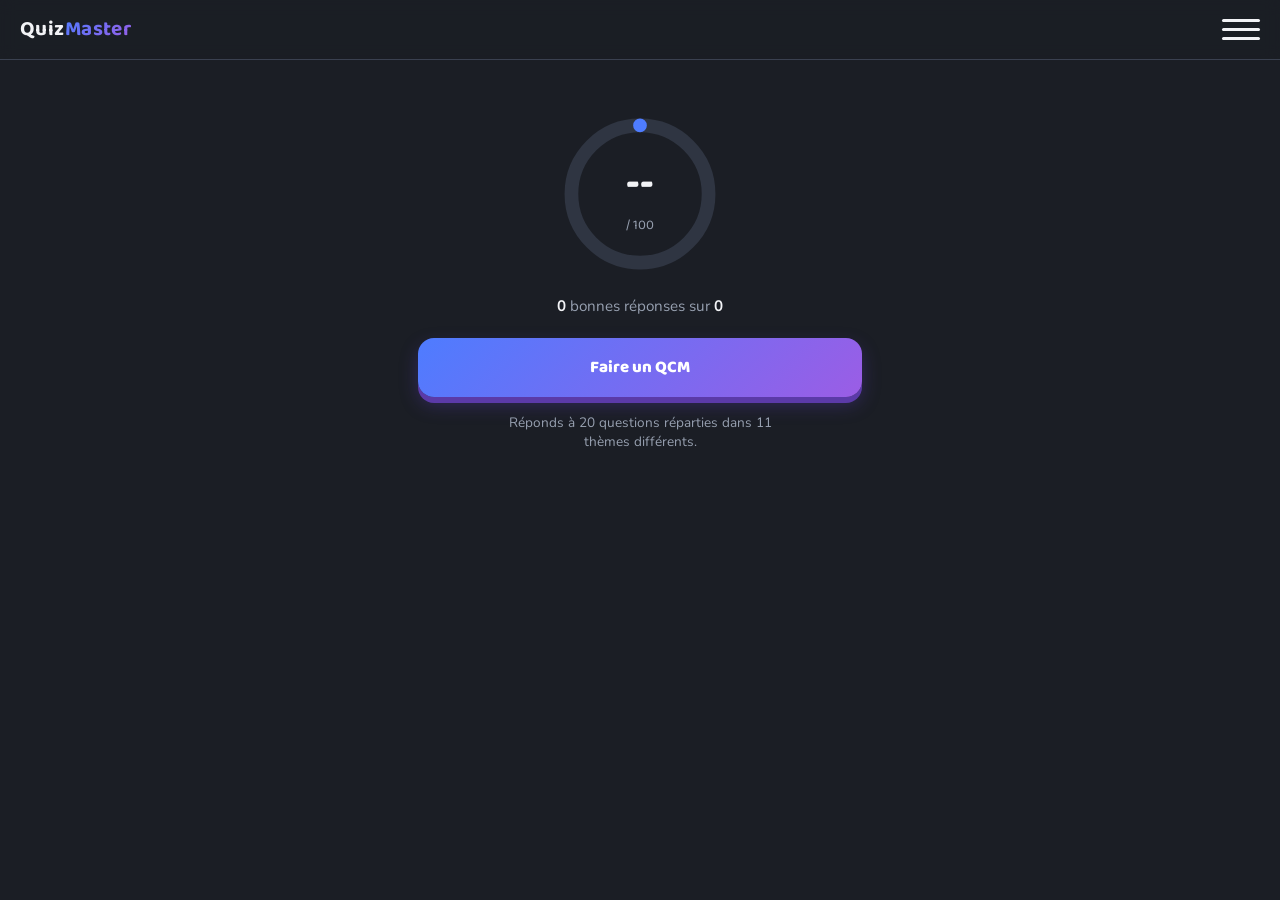
==== index.html @ 9ba7a621 "feat: définition des 11 themes et répartition en fichiers JSON" ====
<!DOCTYPE html>
<html lang="fr">
<head>
<meta charset="UTF-8">
<meta name="viewport" content="width=device-width, initial-scale=1.0">
<title>QuizMaster — Culture Générale</title>
<link rel="preconnect" href="https://fonts.googleapis.com">
<link rel="preconnect" href="https://fonts.gstatic.com" crossorigin>
<link href="https://fonts.googleapis.com/css2?family=Baloo+2:wght@500;600;700;800&family=Nunito:wght@400;600;700;800&display=swap" rel="stylesheet">
<link rel="stylesheet" href="style.css">
</head>
<body>

<!-- HEADER -->
<header class="app-header">
  <div class="app-header__title">Quiz<span>Master</span></div>
  <button class="burger-btn" id="burgerBtn" aria-label="Ouvrir le menu">
    <span></span><span></span><span></span>
  </button>
</header>

<!-- MENU BURGER -->
<div class="burger-overlay hidden" id="burgerOverlay">
  <nav class="burger-menu">
    <a href="https://www.emdev.fr" target="_blank" rel="noopener">Site web EmDev</a>
    <a href="contact.html">Formulaire de contact</a>
    <button type="button" class="burger-menu__reset" id="resetDataBtn">Réinitialiser mes données</button>
  </nav>
</div>

<main class="app-main">

  <!-- ÉCRAN ACCUEIL -->
  <section id="home-screen" class="screen home-screen">
    <div class="score-ring-wrap">
      <svg class="score-ring" viewBox="0 0 140 140">
        <circle class="score-ring__bg" cx="70" cy="70" r="60"></circle>
        <circle class="score-ring__value" id="scoreRingValue" cx="70" cy="70" r="60"></circle>
      </svg>
      <div class="score-ring__label">
        <span id="globalScore">--</span>
        <small>/ 100</small>
      </div>
    </div>

    <p class="answers-ratio">
      <strong id="totalCorrect">0</strong> bonnes réponses sur <strong id="totalAnswered">0</strong>
    </p>

    <button id="startQuizBtn" class="btn btn--primary btn--large">Faire un QCM</button>

    <p class="home-hint" id="homeHint">Réponds à 20 questions réparties dans 11 thèmes différents.</p>
  </section>

  <!-- ÉCRAN QCM -->
  <section id="quiz-screen" class="screen quiz-screen hidden">
    <div class="quiz-topbar">
      <div class="progress-track">
        <div class="progress-fill" id="progressFill"></div>
      </div>
      <button class="abandon-btn" id="abandonBtn" aria-label="Abandonner le QCM">&times;</button>
    </div>

    <div class="question-card">
      <p class="question-index" id="questionIndex">Question 1</p>
      <p class="question-text" id="questionText"></p>
      <div class="question-image-wrap" id="questionImageWrap">
        <img id="questionImage" alt="Illustration de la question">
      </div>

      <div class="answers-grid" id="answersGrid"></div>

      <div class="feedback" id="feedback">
        <p class="feedback__status" id="feedbackStatus"></p>
        <p class="feedback__correct" id="feedbackCorrect"></p>
      </div>
    </div>

    <button class="btn btn--primary btn--large continue-btn hidden" id="continueBtn">Continuer</button>
  </section>

  <!-- ÉCRAN RÉSULTAT -->
  <section id="result-screen" class="screen result-screen hidden">
    <div class="quiz-topbar quiz-topbar--result">
      <div class="progress-track">
        <div class="progress-fill progress-fill--done"></div>
      </div>
    </div>

    <div class="result-card">
      <p class="result-title">QCM terminé !</p>
      <div class="result-score" id="resultScore">--<small>/100</small></div>
      <p class="result-detail"><strong id="resultCorrect">0</strong> bonnes réponses sur <strong>20</strong></p>
    </div>

    <div class="result-actions">
      <button class="btn btn--primary btn--large" id="retryQuizBtn">Refaire un QCM</button>
      <button class="btn btn--ghost btn--large" id="backHomeBtn">Revenir à l'accueil</button>
    </div>
  </section>

</main>

<!-- MODALE ABANDON -->
<div class="modal-overlay hidden" id="abandonModal">
  <div class="modal-box">
    <p class="modal-question">Êtes-vous certain d'abandonner le QCM en cours ?</p>
    <div class="modal-actions">
      <button class="btn btn--ghost" id="abandonNo">Non</button>
      <button class="btn btn--danger" id="abandonYes">Oui</button>
    </div>
  </div>
</div>

<!-- MODALE RÉINITIALISATION DES DONNÉES -->
<div class="modal-overlay hidden" id="resetModal">
  <div class="modal-box">
    <p class="modal-question">Réinitialiser toutes vos données ?</p>
    <p class="modal-warning">Cette action est irréversible. Votre score global et toutes vos statistiques seront définitivement perdus.</p>
    <div class="modal-actions">
      <button class="btn btn--ghost" id="resetNo">Annuler</button>
      <button class="btn btn--danger" id="resetYes">Réinitialiser</button>
    </div>
  </div>
</div>

<script src="script.js"></script>
</body>
</html>
---- style.css ----
:root {
  --bg: #1b1e25;
  --surface: #262b35;
  --surface-2: #2f3542;
  --border: #3a4150;

  --text: #f2f3f6;
  --text-muted: #97a0b0;

  --blue: #4e7cff;
  --purple: #9b5de5;
  --gradient: linear-gradient(135deg, var(--blue), var(--purple));

  --success: #3ddc84;
  --success-dark: #29b96c;
  --danger: #ff5470;
  --danger-dark: #e13f5c;

  --radius-lg: 22px;
  --radius-md: 16px;
  --radius-sm: 10px;

  --font-display: "Baloo 2", "Nunito", sans-serif;
  --font-body: "Nunito", sans-serif;
}

* { box-sizing: border-box; }

html, body {
  margin: 0;
  padding: 0;
  background: var(--bg);
  color: var(--text);
  font-family: var(--font-body);
  min-height: 100vh;
}

button { font-family: inherit; }

.hidden { display: none !important; }

/* ---------- HEADER ---------- */
.app-header {
  position: fixed;
  top: 0; left: 0; right: 0;
  height: 60px;
  display: flex;
  align-items: center;
  justify-content: space-between;
  padding: 0 20px;
  background: rgba(27, 30, 37, 0.9);
  backdrop-filter: blur(8px);
  border-bottom: 1px solid var(--border);
  z-index: 100;
}

.app-header__title {
  font-family: var(--font-display);
  font-weight: 700;
  font-size: 1.3rem;
  letter-spacing: 0.02em;
}
.app-header__title span {
  background: var(--gradient);
  -webkit-background-clip: text;
  background-clip: text;
  color: transparent;
}

.burger-btn {
  width: 38px;
  height: 34px;
  background: none;
  border: none;
  cursor: pointer;
  display: flex;
  flex-direction: column;
  justify-content: center;
  gap: 6px;
  padding: 0;
}
.burger-btn span {
  display: block;
  height: 3px;
  width: 100%;
  border-radius: 4px;
  background: var(--text);
  transition: transform 0.25s ease, opacity 0.25s ease;
}
.burger-btn.is-open span:nth-child(1) { transform: translateY(9px) rotate(45deg); }
.burger-btn.is-open span:nth-child(2) { opacity: 0; }
.burger-btn.is-open span:nth-child(3) { transform: translateY(-9px) rotate(-45deg); }

.burger-overlay {
  position: fixed;
  inset: 60px 0 0 0;
  background: rgba(15, 17, 21, 0.6);
  backdrop-filter: blur(2px);
  z-index: 90;
  display: flex;
  justify-content: flex-end;
}
.burger-menu {
  width: min(260px, 80vw);
  background: var(--surface);
  border-left: 1px solid var(--border);
  padding: 22px 20px;
  display: flex;
  flex-direction: column;
  gap: 14px;
  height: fit-content;
  border-radius: 0 0 0 var(--radius-md);
  animation: slideIn 0.2s ease;
}
@keyframes slideIn {
  from { transform: translateX(20px); opacity: 0; }
  to { transform: translateX(0); opacity: 1; }
}
.burger-menu a {
  color: var(--text);
  text-decoration: none;
  font-weight: 700;
  padding: 10px 12px;
  border-radius: var(--radius-sm);
  background: var(--surface-2);
  transition: background 0.15s ease;
}
.burger-menu a:hover { background: #394157; }

/* ---------- MAIN / SCREENS ---------- */
.app-main {
  padding: 84px 18px 40px;
  max-width: 480px;
  margin: 0 auto;
  min-height: 100vh;
  display: flex;
  flex-direction: column;
}

.screen { display: flex; flex-direction: column; align-items: center; flex: 1; }

/* ---------- HOME ---------- */
.home-screen { justify-content: flex-start; padding-top: 20px; gap: 22px; }

.score-ring-wrap { position: relative; width: 160px; height: 160px; margin-top: 10px; }
.score-ring { width: 100%; height: 100%; transform: rotate(-90deg); }
.score-ring__bg, .score-ring__value {
  fill: none;
  stroke-width: 12;
  stroke-linecap: round;
}
.score-ring__bg { stroke: var(--surface-2); }
.score-ring__value {
  stroke: var(--blue);
  stroke-dasharray: 377;
  stroke-dashoffset: 377;
  transition: stroke-dashoffset 0.8s ease;
}
.score-ring__label {
  position: absolute;
  inset: 0;
  display: flex;
  flex-direction: column;
  align-items: center;
  justify-content: center;
  font-family: var(--font-display);
}
.score-ring__label span { font-size: 2.4rem; font-weight: 800; }
.score-ring__label small { color: var(--text-muted); font-size: 0.85rem; }

.answers-ratio {
  color: var(--text-muted);
  font-size: 0.95rem;
  text-align: center;
  margin: 0;
}
.answers-ratio strong { color: var(--text); }

.home-hint {
  color: var(--text-muted);
  font-size: 0.85rem;
  text-align: center;
  max-width: 280px;
  margin-top: -6px;
}

/* ---------- BUTTONS ---------- */
.btn {
  border: none;
  border-radius: var(--radius-md);
  cursor: pointer;
  font-weight: 800;
  font-family: var(--font-display);
  transition: transform 0.12s ease, filter 0.15s ease, opacity 0.15s ease;
}
.btn:active { transform: scale(0.97); }

.btn--primary {
  background: var(--gradient);
  color: #fff;
  box-shadow: 0 6px 0 #5b3aa8, 0 8px 18px rgba(90, 60, 190, 0.35);
}
.btn--primary:hover { filter: brightness(1.06); }
.btn--primary:active { box-shadow: 0 2px 0 #5b3aa8; }

.btn--ghost {
  background: var(--surface-2);
  color: var(--text);
  box-shadow: 0 6px 0 #1c2027;
}
.btn--ghost:active { box-shadow: 0 2px 0 #1c2027; }

.btn--danger {
  background: var(--danger);
  color: #fff;
  box-shadow: 0 6px 0 var(--danger-dark);
}
.btn--danger:active { box-shadow: 0 2px 0 var(--danger-dark); }

.btn--large { width: 100%; padding: 16px 20px; font-size: 1.05rem; }

/* ---------- QUIZ TOPBAR ---------- */
.quiz-topbar {
  width: 100%;
  display: flex;
  align-items: center;
  gap: 14px;
  margin-bottom: 22px;
}
.progress-track {
  flex: 1;
  height: 14px;
  border-radius: 20px;
  background: var(--surface-2);
  overflow: hidden;
}
.progress-fill {
  height: 100%;
  width: 5%;
  border-radius: 20px;
  background: var(--gradient);
  transition: width 0.35s ease, background 0.3s ease;
}
.progress-fill--done { width: 100%; background: var(--success); }

.abandon-btn {
  width: 36px; height: 36px;
  border-radius: 50%;
  border: none;
  background: var(--surface-2);
  color: var(--text-muted);
  font-size: 1.3rem;
  line-height: 1;
  cursor: pointer;
  flex-shrink: 0;
}
.abandon-btn:hover { color: var(--danger); }

.quiz-topbar--result { margin-bottom: 30px; }

/* ---------- QUESTION CARD ---------- */
.quiz-screen { width: 100%; }

.question-card {
  width: 100%;
  background: var(--surface);
  border: 1px solid var(--border);
  border-radius: var(--radius-lg);
  padding: 24px 20px;
}

.question-index {
  font-family: var(--font-display);
  color: var(--text-muted);
  font-weight: 700;
  font-size: 0.85rem;
  text-transform: uppercase;
  letter-spacing: 0.06em;
  margin: 0 0 8px;
}

.question-text {
  font-family: var(--font-display);
  font-size: 1.25rem;
  font-weight: 700;
  line-height: 1.35;
  margin: 0 0 16px;
}

.question-image-wrap { display: none; margin-bottom: 16px; }
.question-image-wrap.is-visible { display: block; }
.question-image-wrap img {
  width: 100%;
  max-height: 220px;
  object-fit: contain;
  border-radius: var(--radius-md);
  background: #12141a;
}

.answers-grid {
  display: grid;
  grid-template-columns: 1fr;
  gap: 12px;
}

.answer-btn {
  text-align: left;
  padding: 14px 16px;
  border-radius: var(--radius-md);
  border: 2px solid var(--border);
  background: var(--surface-2);
  color: var(--text);
  font-family: var(--font-body);
  font-weight: 700;
  font-size: 0.98rem;
  cursor: pointer;
  transition: border-color 0.15s ease, background 0.15s ease, transform 0.1s ease;
}
.answer-btn:hover:not(:disabled) { border-color: var(--blue); }
.answer-btn:active:not(:disabled) { transform: scale(0.98); }
.answer-btn:disabled { cursor: default; }

.answer-btn.is-correct {
  background: rgba(61, 220, 132, 0.14);
  border-color: var(--success);
  color: var(--success);
}
.answer-btn.is-wrong {
  background: rgba(255, 84, 112, 0.14);
  border-color: var(--danger);
  color: var(--danger);
}
.answer-btn.is-faded { opacity: 0.35; }

.feedback { display: none; margin-top: 16px; }
.feedback.is-visible { display: block; }
.feedback__status {
  font-family: var(--font-display);
  font-size: 1.1rem;
  font-weight: 800;
  margin: 0;
}
.feedback__status.is-correct { color: var(--success); }
.feedback__status.is-wrong { color: var(--danger); }
.feedback__correct {
  margin: 4px 0 0;
  color: var(--text-muted);
  font-size: 0.9rem;
}

.continue-btn { margin-top: 20px; }

/* ---------- RESULT ---------- */
.result-screen { width: 100%; }

.result-card {
  width: 100%;
  background: var(--surface);
  border: 1px solid var(--border);
  border-radius: var(--radius-lg);
  padding: 32px 20px;
  text-align: center;
}
.result-title {
  font-family: var(--font-display);
  font-weight: 700;
  color: var(--text-muted);
  margin: 0 0 10px;
}
.result-score {
  font-family: var(--font-display);
  font-size: 3.2rem;
  font-weight: 800;
  background: var(--gradient);
  -webkit-background-clip: text;
  background-clip: text;
  color: transparent;
}
.result-score small {
  font-size: 1.2rem;
  color: var(--text-muted);
  -webkit-background-clip: initial;
  background-clip: initial;
  -webkit-text-fill-color: initial;
}
.result-detail { color: var(--text-muted); margin: 6px 0 0; }
.result-detail strong { color: var(--text); }

.result-actions {
  width: 100%;
  display: flex;
  flex-direction: column;
  gap: 12px;
  margin-top: 26px;
}

/* ---------- MODAL ---------- */
.modal-overlay {
  position: fixed;
  inset: 0;
  background: rgba(10, 11, 15, 0.65);
  display: flex;
  align-items: center;
  justify-content: center;
  z-index: 200;
  padding: 20px;
}
.modal-box {
  background: var(--surface);
  border: 1px solid var(--border);
  border-radius: var(--radius-lg);
  padding: 26px 22px;
  max-width: 340px;
  width: 100%;
  text-align: center;
}
.modal-question {
  font-family: var(--font-display);
  font-weight: 700;
  font-size: 1.05rem;
  margin: 0 0 20px;
}
.modal-actions {
  display: flex;
  gap: 12px;
}
.modal-actions .btn { flex: 1; padding: 12px; }

/* ---------- MENU : bouton réinitialiser ---------- */
.burger-menu__reset {
  color: var(--danger);
  text-decoration: none;
  font-weight: 700;
  font-family: var(--font-body);
  font-size: 0.95rem;
  padding: 10px 12px;
  border-radius: var(--radius-sm);
  background: rgba(255, 84, 112, 0.12);
  border: 1px solid transparent;
  cursor: pointer;
  text-align: left;
  transition: background 0.15s ease, border-color 0.15s ease;
}
.burger-menu__reset:hover {
  background: rgba(255, 84, 112, 0.2);
  border-color: var(--danger);
}

/* ---------- MODAL : texte d'avertissement ---------- */
.modal-warning {
  color: var(--text-muted);
  font-size: 0.85rem;
  line-height: 1.4;
  margin: 0 0 20px;
}

/* ---------- RESPONSIVE ---------- */
@media (min-width: 540px) {
  .result-actions { flex-direction: row; }
}
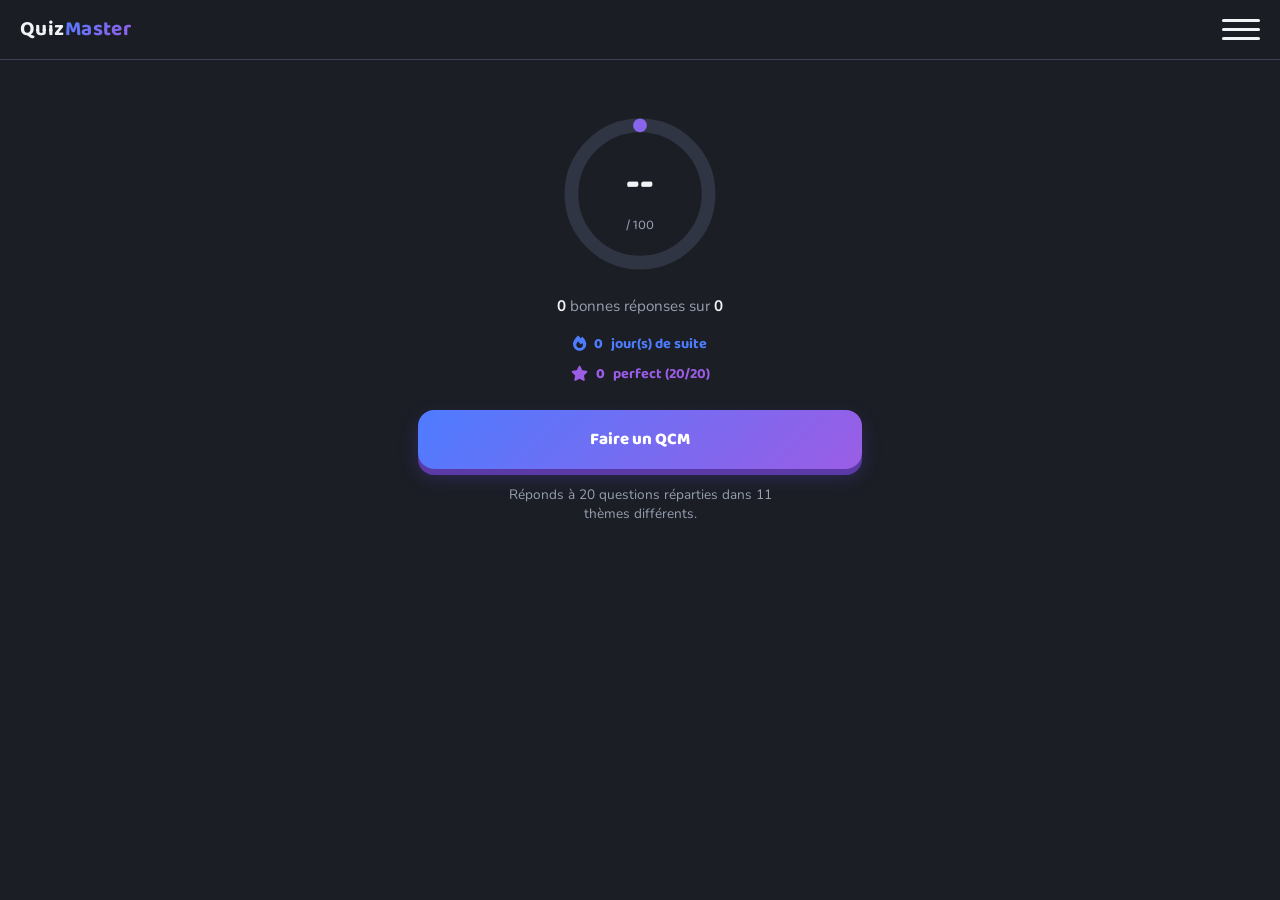
==== commit e7530f22: "feat: ajout stats serie et perfect - ajout btn partage" ====
--- a/index.html
+++ b/index.html
@@ -7,6 +7,7 @@
 <link rel="preconnect" href="https://fonts.googleapis.com">
 <link rel="preconnect" href="https://fonts.gstatic.com" crossorigin>
 <link href="https://fonts.googleapis.com/css2?family=Baloo+2:wght@500;600;700;800&family=Nunito:wght@400;600;700;800&display=swap" rel="stylesheet">
+<link rel="stylesheet" href="https://cdnjs.cloudflare.com/ajax/libs/font-awesome/6.5.2/css/all.min.css" referrerpolicy="no-referrer">
 <link rel="stylesheet" href="style.css">
 </head>
 <body>
@@ -34,6 +35,12 @@
   <section id="home-screen" class="screen home-screen">
     <div class="score-ring-wrap">
       <svg class="score-ring" viewBox="0 0 140 140">
+        <defs>
+          <linearGradient id="scoreRingGradient" x1="0%" y1="0%" x2="100%" y2="100%">
+            <stop offset="0%" stop-color="#4e7cff" />
+            <stop offset="100%" stop-color="#9b5de5" />
+          </linearGradient>
+        </defs>
         <circle class="score-ring__bg" cx="70" cy="70" r="60"></circle>
         <circle class="score-ring__value" id="scoreRingValue" cx="70" cy="70" r="60"></circle>
       </svg>
@@ -46,6 +53,17 @@
     <p class="answers-ratio">
       <strong id="totalCorrect">0</strong> bonnes réponses sur <strong id="totalAnswered">0</strong>
     </p>
+
+    <div class="stats-lines">
+      <p class="stat-line stat-line--streak">
+        <i class="fa-solid fa-fire"></i>
+        <strong id="streakCount">0</strong> jour(s) de suite
+      </p>
+      <p class="stat-line stat-line--perfect">
+        <i class="fa-solid fa-star"></i>
+        <strong id="perfectCount">0</strong> perfect (20/20)
+      </p>
+    </div>
 
     <button id="startQuizBtn" class="btn btn--primary btn--large">Faire un QCM</button>
 
@@ -91,6 +109,11 @@
       <p class="result-title">QCM terminé !</p>
       <div class="result-score" id="resultScore">--<small>/100</small></div>
       <p class="result-detail"><strong id="resultCorrect">0</strong> bonnes réponses sur <strong>20</strong></p>
+
+      <button type="button" class="btn-share" id="shareScoreBtn">
+        <i class="fa-solid fa-share"></i>
+        <span>Partager mon score</span>
+      </button>
     </div>
 
     <div class="result-actions">
@@ -127,3 +150,4 @@
 <script src="script.js"></script>
 </body>
 </html>
+
--- a/style.css
+++ b/style.css
@@ -151,7 +151,7 @@
 }
 .score-ring__bg { stroke: var(--surface-2); }
 .score-ring__value {
-  stroke: var(--blue);
+  stroke: url(#scoreRingGradient);
   stroke-dasharray: 377;
   stroke-dashoffset: 377;
   transition: stroke-dashoffset 0.8s ease;
@@ -175,6 +175,27 @@
   margin: 0;
 }
 .answers-ratio strong { color: var(--text); }
+
+.stats-lines {
+  display: flex;
+  flex-direction: column;
+  align-items: center;
+  gap: 6px;
+  margin: -6px 0 2px;
+}
+.stat-line {
+  display: flex;
+  align-items: center;
+  gap: 8px;
+  margin: 0;
+  font-family: var(--font-display);
+  font-weight: 700;
+  font-size: 0.9rem;
+}
+.stat-line i { font-size: 0.95rem; }
+.stat-line strong { font-weight: 800; }
+.stat-line--streak { color: var(--blue); }
+.stat-line--perfect { color: var(--purple); }
 
 .home-hint {
   color: var(--text-muted);
@@ -288,9 +309,15 @@
 }
 
 .question-image-wrap { display: none; margin-bottom: 16px; }
-.question-image-wrap.is-visible { display: block; }
+.question-image-wrap.is-visible {
+  display: flex;
+  justify-content: center;
+}
 .question-image-wrap img {
-  width: 100%;
+  display: block;
+  width: auto;
+  height: auto;
+  max-width: 100%;
   max-height: 220px;
   object-fit: contain;
   border-radius: var(--radius-md);
@@ -385,6 +412,26 @@
 }
 .result-detail { color: var(--text-muted); margin: 6px 0 0; }
 .result-detail strong { color: var(--text); }
+
+.btn-share {
+  display: inline-flex;
+  align-items: center;
+  gap: 8px;
+  margin: 22px 0 0;
+  padding: 10px 20px;
+  border: 1px solid rgba(61, 220, 132, 0.75);
+  border-radius: var(--radius-md);
+  background: rgba(61, 220, 132, 0.55);
+  color: #eafff2;
+  font-family: var(--font-display);
+  font-weight: 800;
+  font-size: 0.92rem;
+  cursor: pointer;
+  transition: background 0.15s ease, transform 0.12s ease;
+}
+.btn-share i { font-size: 0.95rem; }
+.btn-share:hover { background: rgba(61, 220, 132, 0.7); }
+.btn-share:active { transform: scale(0.96); }
 
 .result-actions {
   width: 100%;
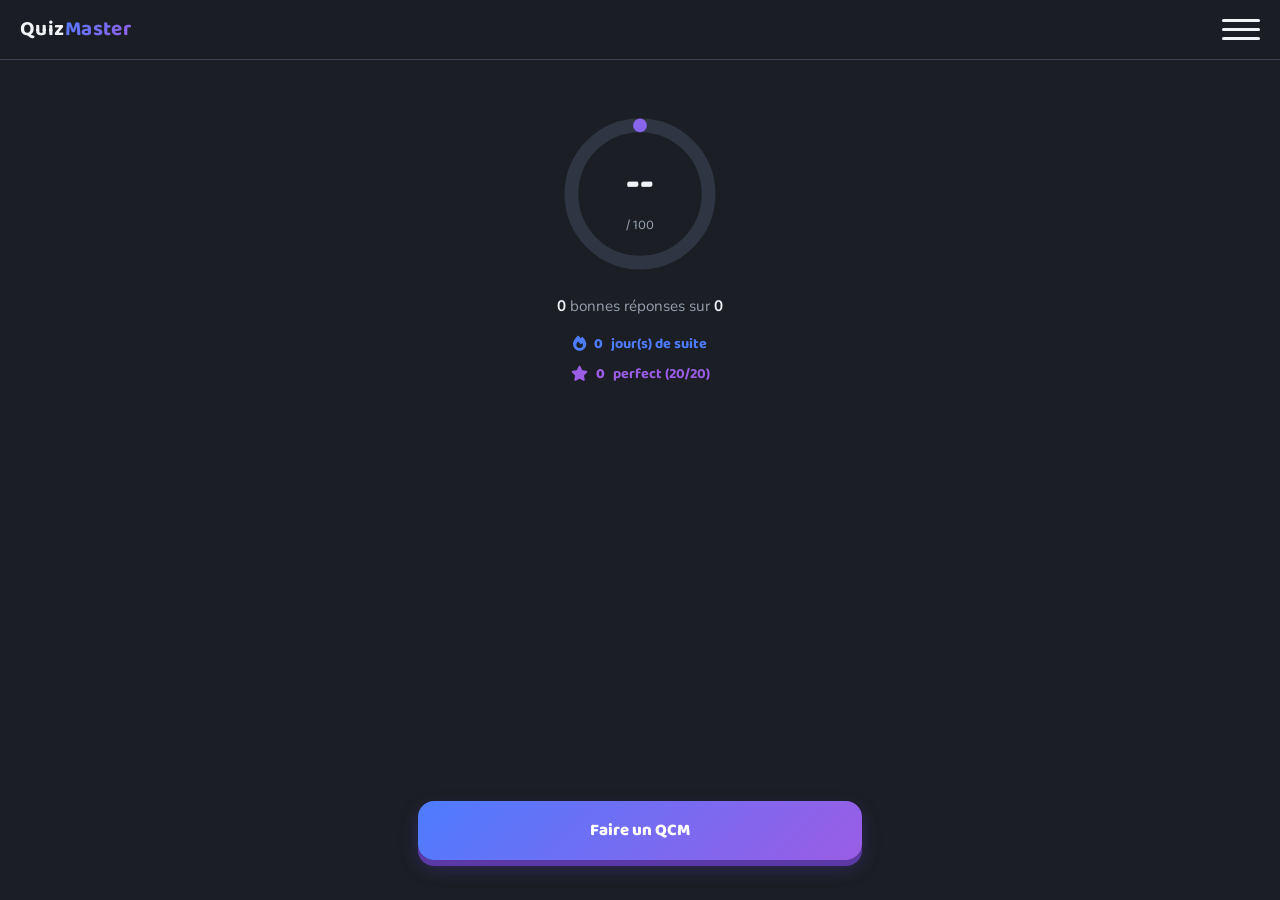
==== commit 7d1a21be: "feat: ajout page game et qcm flash" ====
--- a/index.html
+++ b/index.html
@@ -65,9 +65,36 @@
       </p>
     </div>
 
+    <div class="home-spacer"></div>
+
     <button id="startQuizBtn" class="btn btn--primary btn--large">Faire un QCM</button>
+  </section>
 
-    <p class="home-hint" id="homeHint">Réponds à 20 questions réparties dans 11 thèmes différents.</p>
+  <!-- ÉCRAN CHOIX DU TYPE DE QCM -->
+  <section id="select-screen" class="screen select-screen hidden">
+    <button class="back-btn" id="selectBackBtn" aria-label="Retour à l'accueil">
+      <i class="fa-solid fa-chevron-left"></i>
+    </button>
+
+    <h1 class="select-title">Choisis ton QCM</h1>
+
+    <div class="quiz-type-list">
+      <button type="button" class="quiz-type-btn quiz-type-btn--flash" id="flashQuizBtn">
+        <i class="fa-solid fa-bolt"></i>
+        <span class="quiz-type-btn__text">
+          <strong>QCM Flash</strong>
+          <small>10 questions rapides</small>
+        </span>
+      </button>
+
+      <button type="button" class="quiz-type-btn quiz-type-btn--classic" id="classicQuizBtn">
+        <i class="fa-solid fa-bullseye"></i>
+        <span class="quiz-type-btn__text">
+          <strong>QCM Classique</strong>
+          <small>20 questions, tous thèmes</small>
+        </span>
+      </button>
+    </div>
   </section>
 
   <!-- ÉCRAN QCM -->
@@ -108,7 +135,7 @@
     <div class="result-card">
       <p class="result-title">QCM terminé !</p>
       <div class="result-score" id="resultScore">--<small>/100</small></div>
-      <p class="result-detail"><strong id="resultCorrect">0</strong> bonnes réponses sur <strong>20</strong></p>
+      <p class="result-detail"><strong id="resultCorrect">0</strong> bonnes réponses sur <strong id="resultTotal">20</strong></p>
 
       <button type="button" class="btn-share" id="shareScoreBtn">
         <i class="fa-solid fa-share"></i>
@@ -150,4 +177,3 @@
 <script src="script.js"></script>
 </body>
 </html>
-
--- a/style.css
+++ b/style.css
@@ -142,6 +142,92 @@
 /* ---------- HOME ---------- */
 .home-screen { justify-content: flex-start; padding-top: 20px; gap: 22px; }
 
+/* ---------- SÉLECTION DU TYPE DE QCM ---------- */
+.select-screen {
+  width: 100%;
+  align-items: stretch;
+  justify-content: flex-start;
+  padding-top: 6px;
+  gap: 18px;
+}
+
+.back-btn {
+  align-self: flex-start;
+  width: 36px;
+  height: 36px;
+  border-radius: 50%;
+  border: none;
+  background: var(--surface-2);
+  color: var(--text-muted);
+  font-size: 0.95rem;
+  cursor: pointer;
+  display: flex;
+  align-items: center;
+  justify-content: center;
+}
+.back-btn:hover { color: var(--text); }
+
+.select-title {
+  font-family: var(--font-display);
+  font-size: 1.35rem;
+  font-weight: 800;
+  margin: 0;
+}
+
+.quiz-type-list {
+  display: flex;
+  flex-direction: column;
+  gap: 14px;
+  width: 100%;
+}
+
+.quiz-type-btn {
+  width: 100%;
+  display: flex;
+  align-items: center;
+  gap: 16px;
+  padding: 18px;
+  border-radius: var(--radius-lg);
+  border: 1px solid var(--border);
+  background: var(--surface);
+  cursor: pointer;
+  text-align: left;
+  transition: transform 0.12s ease, border-color 0.15s ease;
+}
+.quiz-type-btn:hover { border-color: var(--blue); transform: translateY(-1px); }
+.quiz-type-btn:active { transform: scale(0.98); }
+
+.quiz-type-btn > i {
+  width: 46px;
+  height: 46px;
+  flex-shrink: 0;
+  border-radius: 14px;
+  display: flex;
+  align-items: center;
+  justify-content: center;
+  font-size: 1.2rem;
+}
+
+.quiz-type-btn--flash > i { background: rgba(255, 196, 61, 0.15); color: #ffc43d; }
+.quiz-type-btn--classic > i { background: rgba(78, 124, 255, 0.15); color: var(--blue); }
+
+.quiz-type-btn__text {
+  display: flex;
+  flex-direction: column;
+  gap: 2px;
+  flex: 1;
+}
+.quiz-type-btn__text strong {
+  font-family: var(--font-display);
+  font-weight: 800;
+  font-size: 1.02rem;
+  color: var(--text);
+}
+.quiz-type-btn__text small {
+  color: var(--text-muted);
+  font-size: 0.82rem;
+}
+
 .score-ring-wrap { position: relative; width: 160px; height: 160px; margin-top: 10px; }
 .score-ring { width: 100%; height: 100%; transform: rotate(-90deg); }
 .score-ring__bg, .score-ring__value {
@@ -197,12 +283,9 @@
 .stat-line--streak { color: var(--blue); }
 .stat-line--perfect { color: var(--purple); }
 
-.home-hint {
-  color: var(--text-muted);
-  font-size: 0.85rem;
-  text-align: center;
-  max-width: 280px;
-  margin-top: -6px;
+.home-spacer {
+  flex: 1 1 auto;
+  min-height: 24px;
 }
 
 /* ---------- BUTTONS ---------- */
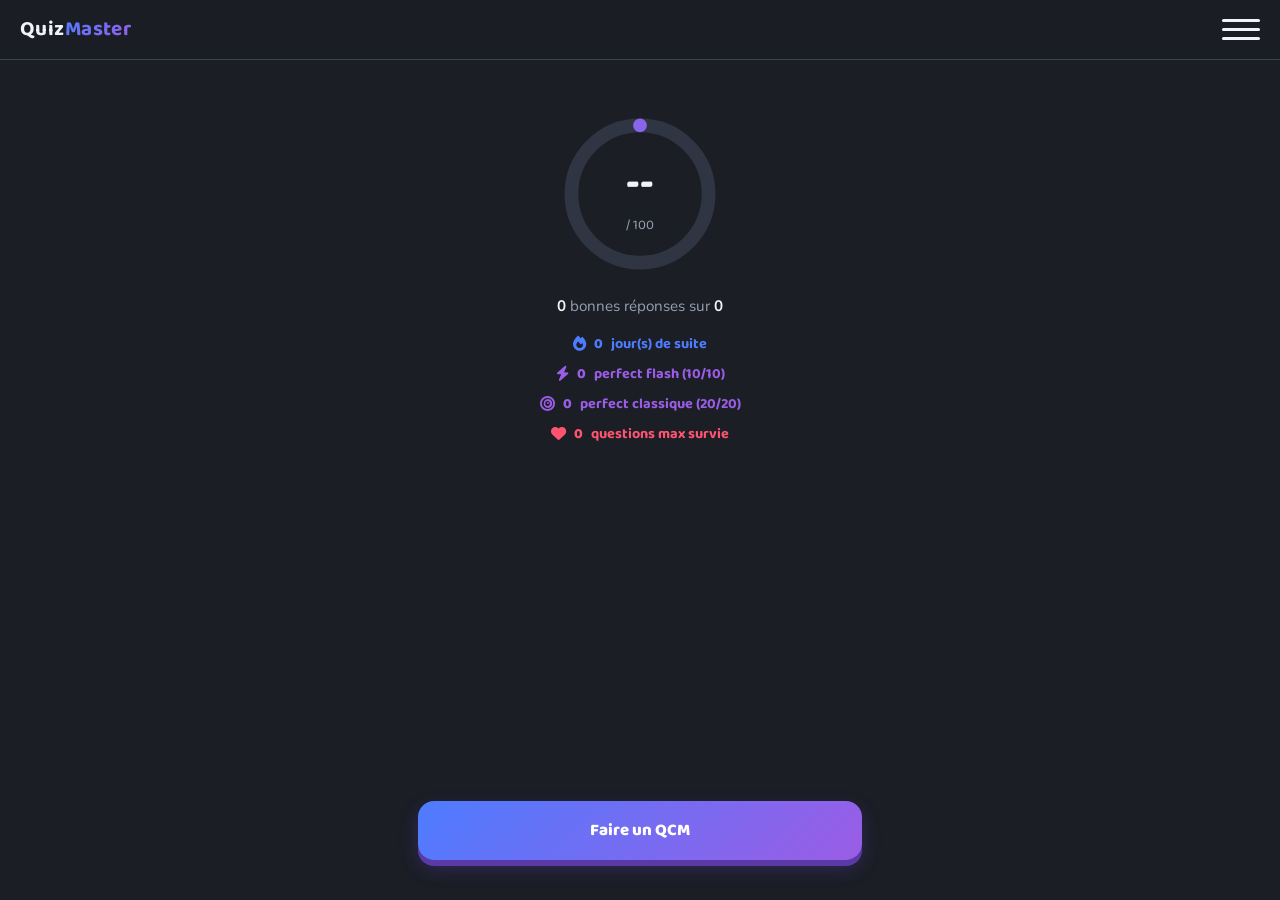
==== commit 2ee073e5: "feat: ajout QCM survie et tests" ====
--- a/index.html
+++ b/index.html
@@ -60,8 +60,16 @@
         <strong id="streakCount">0</strong> jour(s) de suite
       </p>
       <p class="stat-line stat-line--perfect">
-        <i class="fa-solid fa-star"></i>
-        <strong id="perfectCount">0</strong> perfect (20/20)
+        <i class="fa-solid fa-bolt"></i>
+        <strong id="perfectFlashCount">0</strong> perfect flash (10/10)
+      </p>
+      <p class="stat-line stat-line--perfect">
+        <i class="fa-solid fa-bullseye"></i>
+        <strong id="perfectClassicCount">0</strong> perfect classique (20/20)
+      </p>
+      <p class="stat-line stat-line--survival">
+        <i class="fa-solid fa-heart"></i>
+        <strong id="survivalBestCount">0</strong> questions max survie
       </p>
     </div>
 
@@ -94,15 +102,38 @@
           <small>20 questions, tous thèmes</small>
         </span>
       </button>
+
+      <div class="quiz-type-divider"></div>
+
+      <button type="button" class="quiz-type-btn quiz-type-btn--survival" id="survivalQuizBtn">
+        <i class="fa-solid fa-heart"></i>
+        <span class="quiz-type-btn__text">
+          <strong>QCM Survie</strong>
+          <small>3 vies, enchaîne les bonnes réponses</small>
+        </span>
+      </button>
     </div>
   </section>
 
   <!-- ÉCRAN QCM -->
   <section id="quiz-screen" class="screen quiz-screen hidden">
     <div class="quiz-topbar">
-      <div class="progress-track">
+      <div class="progress-track" id="progressTrack">
         <div class="progress-fill" id="progressFill"></div>
       </div>
+
+      <div class="survival-bar hidden" id="survivalBar">
+        <div class="survival-hearts" id="survivalHearts">
+          <i class="fa-solid fa-heart" data-heart="0"></i>
+          <i class="fa-solid fa-heart" data-heart="1"></i>
+          <i class="fa-solid fa-heart" data-heart="2"></i>
+        </div>
+        <div class="survival-counter">
+          <i class="fa-solid fa-check"></i>
+          <span id="survivalCorrectCount">0</span>
+        </div>
+      </div>
+
       <button class="abandon-btn" id="abandonBtn" aria-label="Abandonner le QCM">&times;</button>
     </div>
 
@@ -134,8 +165,16 @@
 
     <div class="result-card">
       <p class="result-title">QCM terminé !</p>
-      <div class="result-score" id="resultScore">--<small>/100</small></div>
-      <p class="result-detail"><strong id="resultCorrect">0</strong> bonnes réponses sur <strong id="resultTotal">20</strong></p>
+
+      <div class="result-block" id="resultBlockScore">
+        <div class="result-score" id="resultScore">--<small>/100</small></div>
+        <p class="result-detail"><strong id="resultCorrect">0</strong> bonnes réponses sur <strong id="resultTotal">20</strong></p>
+      </div>
+
+      <div class="result-block hidden" id="resultBlockSurvival">
+        <div class="result-score" id="resultSurvivalScore">0</div>
+        <p class="result-detail" id="resultSurvivalSubtitle">bonne(s) réponse(s) enchaînée(s)</p>
+      </div>
 
       <button type="button" class="btn-share" id="shareScoreBtn">
         <i class="fa-solid fa-share"></i>
--- a/style.css
+++ b/style.css
@@ -210,6 +210,14 @@
 
 .quiz-type-btn--flash > i { background: rgba(255, 196, 61, 0.15); color: #ffc43d; }
 .quiz-type-btn--classic > i { background: rgba(78, 124, 255, 0.15); color: var(--blue); }
+.quiz-type-btn--survival > i { background: rgba(255, 84, 112, 0.15); color: var(--danger); }
+
+.quiz-type-divider {
+  width: 100%;
+  height: 1px;
+  background: var(--border);
+  margin: 6px 0;
+}
 
 .quiz-type-btn__text {
   display: flex;
@@ -282,6 +290,7 @@
 .stat-line strong { font-weight: 800; }
 .stat-line--streak { color: var(--blue); }
 .stat-line--perfect { color: var(--purple); }
+.stat-line--survival { color: var(--danger); }
 
 .home-spacer {
   flex: 1 1 auto;
@@ -346,6 +355,45 @@
   transition: width 0.35s ease, background 0.3s ease;
 }
 .progress-fill--done { width: 100%; background: var(--success); }
+
+/* ---------- BARRE SURVIE (cœurs + compteur) ---------- */
+.survival-bar {
+  flex: 1;
+  display: flex;
+  align-items: center;
+  justify-content: space-between;
+  gap: 12px;
+}
+.survival-hearts {
+  display: flex;
+  align-items: center;
+  gap: 8px;
+}
+.survival-hearts i {
+  font-size: 1.35rem;
+  color: var(--danger);
+  transition: color 0.2s ease, transform 0.2s ease;
+}
+.survival-hearts i.is-empty {
+  color: var(--text-muted);
+  opacity: 0.5;
+  transform: scale(0.9);
+}
+.survival-counter {
+  display: flex;
+  align-items: center;
+  gap: 6px;
+  padding: 6px 12px;
+  border-radius: 20px;
+  background: var(--surface-2);
+  font-family: var(--font-display);
+  font-weight: 800;
+  font-size: 0.95rem;
+}
+.survival-counter i {
+  color: var(--success);
+  font-size: 0.85rem;
+}
 
 .abandon-btn {
   width: 36px; height: 36px;
@@ -495,6 +543,16 @@
 }
 .result-detail { color: var(--text-muted); margin: 6px 0 0; }
 .result-detail strong { color: var(--text); }
+.result-detail.is-mastery {
+  font-weight: 700;
+  line-height: 1.4;
+  max-width: 320px;
+  margin: 8px auto 0;
+  background: var(--gradient);
+  -webkit-background-clip: text;
+  background-clip: text;
+  color: transparent;
+}
 
 .btn-share {
   display: inline-flex;
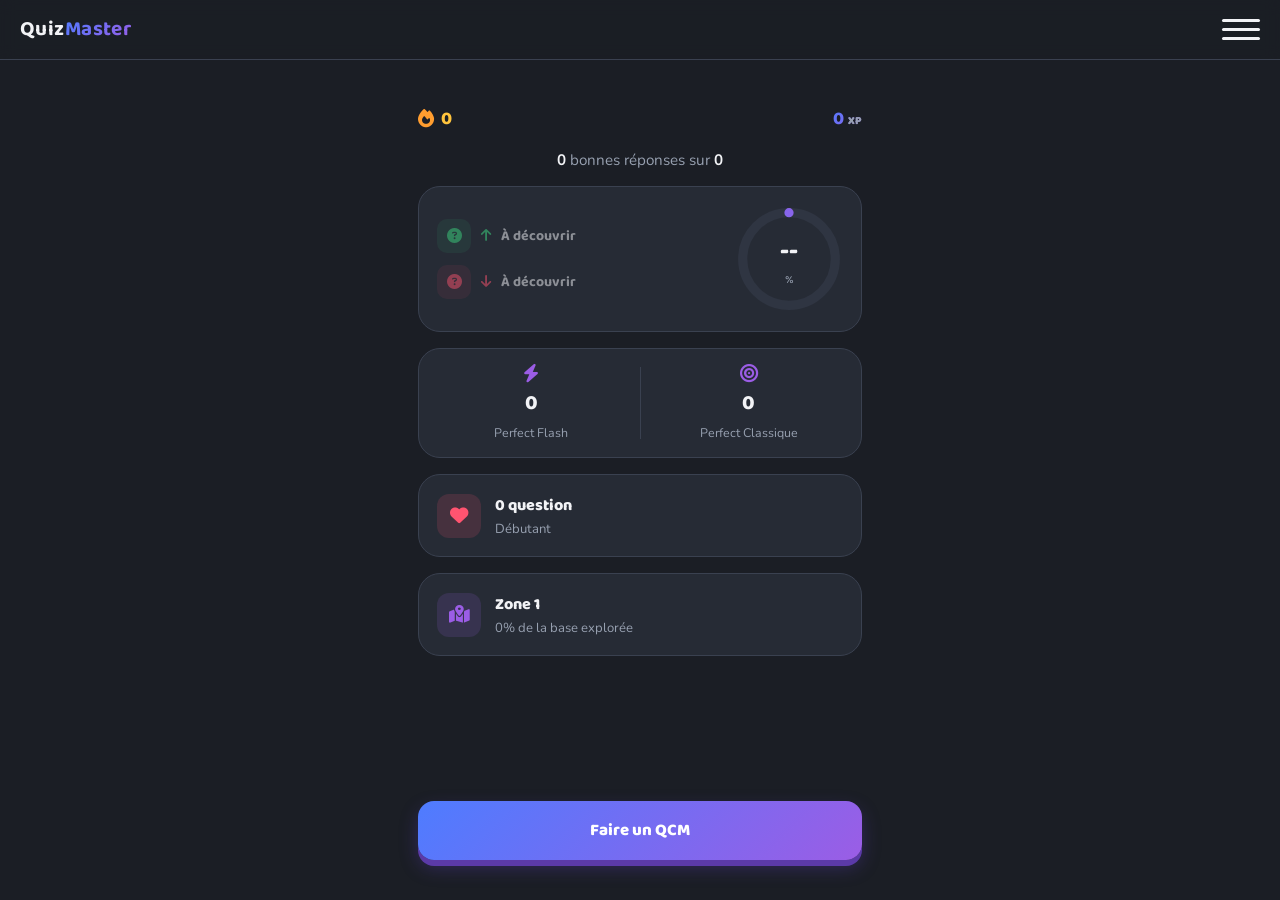
==== commit 3726809f: "feat: refont acceuil dashboard et ajout systeme XP" ====
--- a/index.html
+++ b/index.html
@@ -33,50 +33,88 @@
 
   <!-- ÉCRAN ACCUEIL -->
   <section id="home-screen" class="screen home-screen">
-    <div class="score-ring-wrap">
-      <svg class="score-ring" viewBox="0 0 140 140">
-        <defs>
-          <linearGradient id="scoreRingGradient" x1="0%" y1="0%" x2="100%" y2="100%">
-            <stop offset="0%" stop-color="#4e7cff" />
-            <stop offset="100%" stop-color="#9b5de5" />
-          </linearGradient>
-        </defs>
-        <circle class="score-ring__bg" cx="70" cy="70" r="60"></circle>
-        <circle class="score-ring__value" id="scoreRingValue" cx="70" cy="70" r="60"></circle>
-      </svg>
-      <div class="score-ring__label">
-        <span id="globalScore">--</span>
-        <small>/ 100</small>
+
+    <div class="home-topline">
+      <div class="home-streak">
+        <i class="fa-solid fa-fire"></i>
+        <span id="streakCount">0</span>
+      </div>
+      <div class="home-xp">
+        <span id="xpCount">0</span><small>XP</small>
       </div>
     </div>
 
     <p class="answers-ratio">
-      <strong id="totalCorrect">0</strong> bonnes réponses sur <strong id="totalAnswered">0</strong>
+      <strong id="positionCorrect">0</strong> bonnes réponses sur <strong id="positionTotal">0</strong>
     </p>
 
-    <div class="stats-lines">
-      <p class="stat-line stat-line--streak">
-        <i class="fa-solid fa-fire"></i>
-        <strong id="streakCount">0</strong> jour(s) de suite
-      </p>
-      <p class="stat-line stat-line--perfect">
+    <div class="home-card home-card--accuracy">
+      <div class="mastery-col">
+        <div class="mastery-row mastery-row--best" id="masteryBestRow">
+          <span class="mastery-box"><i class="fa-solid fa-circle-question" id="masteryBestIcon"></i></span>
+          <i class="fa-solid fa-arrow-up mastery-arrow"></i>
+          <span class="mastery-label" id="masteryBestLabel">--</span>
+        </div>
+        <div class="mastery-row mastery-row--worst" id="masteryWorstRow">
+          <span class="mastery-box"><i class="fa-solid fa-circle-question" id="masteryWorstIcon"></i></span>
+          <i class="fa-solid fa-arrow-down mastery-arrow"></i>
+          <span class="mastery-label" id="masteryWorstLabel">--</span>
+        </div>
+      </div>
+
+      <div class="score-ring-wrap score-ring-wrap--small">
+        <svg class="score-ring" viewBox="0 0 140 140">
+          <defs>
+            <linearGradient id="scoreRingGradient" x1="0%" y1="0%" x2="100%" y2="100%">
+              <stop offset="0%" stop-color="#4e7cff" />
+              <stop offset="100%" stop-color="#9b5de5" />
+            </linearGradient>
+          </defs>
+          <circle class="score-ring__bg" cx="70" cy="70" r="60"></circle>
+          <circle class="score-ring__value" id="scoreRingValue" cx="70" cy="70" r="60"></circle>
+        </svg>
+        <div class="score-ring__label">
+          <span id="globalScore">--</span>
+          <small>%</small>
+        </div>
+      </div>
+    </div>
+
+    <div class="home-card home-card--perfects">
+      <div class="perfect-block">
         <i class="fa-solid fa-bolt"></i>
-        <strong id="perfectFlashCount">0</strong> perfect flash (10/10)
-      </p>
-      <p class="stat-line stat-line--perfect">
+        <strong id="perfectFlashCount">0</strong>
+        <small>Perfect Flash</small>
+      </div>
+      <div class="perfect-block-divider"></div>
+      <div class="perfect-block">
         <i class="fa-solid fa-bullseye"></i>
-        <strong id="perfectClassicCount">0</strong> perfect classique (20/20)
-      </p>
-      <p class="stat-line stat-line--survival">
-        <i class="fa-solid fa-heart"></i>
-        <strong id="survivalBestCount">0</strong> questions max survie
-      </p>
+        <strong id="perfectClassicCount">0</strong>
+        <small>Perfect Classique</small>
+      </div>
+    </div>
+
+    <div class="home-card home-card--mode">
+      <span class="home-card__icon home-card__icon--survival"><i class="fa-solid fa-heart"></i></span>
+      <span class="home-card__text">
+        <strong id="survivalBestLabel">0 question</strong>
+        <small id="survivalLevelLabel">Débutant</small>
+      </span>
+    </div>
+
+    <div class="home-card home-card--mode">
+      <span class="home-card__icon home-card__icon--adventure"><i class="fa-solid fa-map-location-dot"></i></span>
+      <span class="home-card__text">
+        <strong id="adventureZoneLabel">--</strong>
+        <small id="adventurePercentLabel">0% de la base explorée</small>
+      </span>
     </div>
 
     <div class="home-spacer"></div>
 
     <button id="startQuizBtn" class="btn btn--primary btn--large">Faire un QCM</button>
   </section>
+
 
   <!-- ÉCRAN CHOIX DU TYPE DE QCM -->
   <section id="select-screen" class="screen select-screen hidden">
@@ -112,7 +150,26 @@
           <small>3 vies, enchaîne les bonnes réponses</small>
         </span>
       </button>
-    </div>
+
+      <button type="button" class="quiz-type-btn quiz-type-btn--adventure" id="adventureQuizBtn">
+        <i class="fa-solid fa-map-location-dot"></i>
+        <span class="quiz-type-btn__text">
+          <strong>QCM Aventure</strong>
+          <small>Progresse de zone en zone, carré par carré</small>
+        </span>
+      </button>
+    </div>
+  </section>
+
+  <!-- ÉCRAN AVENTURE : LISTE DES ZONES -->
+  <section id="adventure-screen" class="screen select-screen hidden">
+    <button class="back-btn" id="adventureBackBtn" aria-label="Retour au choix du QCM">
+      <i class="fa-solid fa-chevron-left"></i>
+    </button>
+
+    <h1 class="select-title">QCM Aventure</h1>
+
+    <div class="zones-list" id="zonesList"></div>
   </section>
 
   <!-- ÉCRAN QCM -->
@@ -149,6 +206,17 @@
       <div class="feedback" id="feedback">
         <p class="feedback__status" id="feedbackStatus"></p>
         <p class="feedback__correct" id="feedbackCorrect"></p>
+      </div>
+    </div>
+
+    <div class="info-accordion hidden" id="infoAccordion">
+      <button type="button" class="info-accordion__toggle" id="infoToggleBtn">
+        <i class="fa-solid fa-lightbulb"></i>
+        <span>Plus d'infos</span>
+        <i class="fa-solid fa-chevron-down info-accordion__chevron" id="infoChevron"></i>
+      </button>
+      <div class="info-accordion__panel" id="infoPanel">
+        <p class="info-accordion__text" id="infoText"></p>
       </div>
     </div>
 
--- a/style.css
+++ b/style.css
@@ -140,7 +140,7 @@
 .screen { display: flex; flex-direction: column; align-items: center; flex: 1; }
 
 /* ---------- HOME ---------- */
-.home-screen { justify-content: flex-start; padding-top: 20px; gap: 22px; }
+.home-screen { justify-content: flex-start; padding-top: 20px; gap: 16px; }
 
 /* ---------- SÉLECTION DU TYPE DE QCM ---------- */
 .select-screen {
@@ -211,6 +211,7 @@
 .quiz-type-btn--flash > i { background: rgba(255, 196, 61, 0.15); color: #ffc43d; }
 .quiz-type-btn--classic > i { background: rgba(78, 124, 255, 0.15); color: var(--blue); }
 .quiz-type-btn--survival > i { background: rgba(255, 84, 112, 0.15); color: var(--danger); }
+.quiz-type-btn--adventure > i { background: rgba(155, 93, 229, 0.15); color: var(--purple); }
 
 .quiz-type-divider {
   width: 100%;
@@ -237,6 +238,7 @@
 }
 
 .score-ring-wrap { position: relative; width: 160px; height: 160px; margin-top: 10px; }
+.score-ring-wrap--small { width: 108px; height: 108px; margin-top: 0; flex-shrink: 0; }
 .score-ring { width: 100%; height: 100%; transform: rotate(-90deg); }
 .score-ring__bg, .score-ring__value {
   fill: none;
@@ -261,6 +263,8 @@
 }
 .score-ring__label span { font-size: 2.4rem; font-weight: 800; }
 .score-ring__label small { color: var(--text-muted); font-size: 0.85rem; }
+.score-ring-wrap--small .score-ring__label span { font-size: 1.6rem; }
+.score-ring-wrap--small .score-ring__label small { font-size: 0.7rem; }
 
 .answers-ratio {
   color: var(--text-muted);
@@ -270,27 +274,149 @@
 }
 .answers-ratio strong { color: var(--text); }
 
-.stats-lines {
-  display: flex;
-  flex-direction: column;
-  align-items: center;
-  gap: 6px;
-  margin: -6px 0 2px;
-}
-.stat-line {
-  display: flex;
-  align-items: center;
-  gap: 8px;
-  margin: 0;
-  font-family: var(--font-display);
-  font-weight: 700;
-  font-size: 0.9rem;
-}
-.stat-line i { font-size: 0.95rem; }
-.stat-line strong { font-weight: 800; }
-.stat-line--streak { color: var(--blue); }
-.stat-line--perfect { color: var(--purple); }
-.stat-line--survival { color: var(--danger); }
+/* ---------- LIGNE DU HAUT : SÉRIE + XP ---------- */
+.home-topline {
+  width: 100%;
+  display: flex;
+  align-items: center;
+  justify-content: space-between;
+}
+.home-streak {
+  display: flex;
+  align-items: center;
+  gap: 7px;
+  font-family: var(--font-display);
+  font-weight: 800;
+  font-size: 1.15rem;
+  color: #ffc43d;
+}
+.home-streak i { color: #ff9d2f; font-size: 1.15rem; }
+
+.home-xp {
+  font-family: var(--font-display);
+  font-weight: 800;
+  font-size: 1.15rem;
+  background: var(--gradient);
+  -webkit-background-clip: text;
+  background-clip: text;
+  color: transparent;
+}
+.home-xp small {
+  margin-left: 4px;
+  font-size: 0.7rem;
+  font-weight: 800;
+  -webkit-text-fill-color: initial;
+  color: var(--text-muted);
+  background: none;
+}
+
+/* ---------- CARTES DE L'ACCUEIL (même esprit que les cartes de choix de QCM) ---------- */
+.home-card {
+  width: 100%;
+  background: var(--surface);
+  border: 1px solid var(--border);
+  border-radius: var(--radius-lg);
+  padding: 18px;
+  display: flex;
+  align-items: center;
+}
+
+.home-card--accuracy {
+  justify-content: space-between;
+  gap: 14px;
+}
+
+.mastery-col {
+  display: flex;
+  flex-direction: column;
+  justify-content: center;
+  gap: 12px;
+  flex: 1;
+  min-width: 0;
+}
+.mastery-row {
+  display: flex;
+  align-items: center;
+  gap: 10px;
+}
+.mastery-row.is-empty { opacity: 0.5; }
+.mastery-box {
+  width: 34px;
+  height: 34px;
+  flex-shrink: 0;
+  border-radius: 10px;
+  display: flex;
+  align-items: center;
+  justify-content: center;
+  font-size: 0.95rem;
+}
+.mastery-row--best .mastery-box { background: rgba(61, 220, 132, 0.15); color: var(--success); }
+.mastery-row--worst .mastery-box { background: rgba(255, 84, 112, 0.15); color: var(--danger); }
+.mastery-arrow { font-size: 0.85rem; flex-shrink: 0; }
+.mastery-row--best .mastery-arrow { color: var(--success); }
+.mastery-row--worst .mastery-arrow { color: var(--danger); }
+.mastery-label {
+  font-family: var(--font-display);
+  font-weight: 700;
+  font-size: 0.88rem;
+  color: var(--text);
+  overflow: hidden;
+  text-overflow: ellipsis;
+  white-space: nowrap;
+}
+
+/* ---------- CARTE PERFECTS ---------- */
+.home-card--perfects { padding: 16px 8px; gap: 0; }
+.perfect-block {
+  flex: 1;
+  display: flex;
+  flex-direction: column;
+  align-items: center;
+  gap: 4px;
+  text-align: center;
+}
+.perfect-block i { font-size: 1.15rem; color: var(--purple); }
+.perfect-block strong {
+  font-family: var(--font-display);
+  font-weight: 800;
+  font-size: 1.3rem;
+  color: var(--text);
+}
+.perfect-block small { color: var(--text-muted); font-size: 0.78rem; }
+.perfect-block-divider {
+  width: 1px;
+  align-self: stretch;
+  background: var(--border);
+  margin: 2px 4px;
+}
+
+/* ---------- CARTES SURVIE / AVENTURE ---------- */
+.home-card--mode { gap: 14px; }
+.home-card__icon {
+  width: 44px;
+  height: 44px;
+  flex-shrink: 0;
+  border-radius: 12px;
+  display: flex;
+  align-items: center;
+  justify-content: center;
+  font-size: 1.15rem;
+}
+.home-card__icon--survival { background: rgba(255, 84, 112, 0.15); color: var(--danger); }
+.home-card__icon--adventure { background: rgba(155, 93, 229, 0.15); color: var(--purple); }
+.home-card__text {
+  display: flex;
+  flex-direction: column;
+  gap: 2px;
+  min-width: 0;
+}
+.home-card__text strong {
+  font-family: var(--font-display);
+  font-weight: 800;
+  font-size: 1rem;
+  color: var(--text);
+}
+.home-card__text small { color: var(--text-muted); font-size: 0.82rem; }
 
 .home-spacer {
   flex: 1 1 auto;
@@ -506,6 +632,59 @@
   font-size: 0.9rem;
 }
 
+/* ---------- ACCORDÉON "PLUS D'INFOS" ---------- */
+.info-accordion {
+  width: 100%;
+  margin-top: 14px;
+  background: var(--surface);
+  border: 1px solid var(--border);
+  border-radius: var(--radius-md);
+  overflow: hidden;
+}
+
+.info-accordion__toggle {
+  display: flex;
+  align-items: center;
+  gap: 10px;
+  width: 100%;
+  padding: 13px 16px;
+  border: none;
+  background: none;
+  cursor: pointer;
+  font-family: var(--font-body);
+  font-weight: 700;
+  font-size: 0.92rem;
+  color: var(--text-muted);
+  text-align: left;
+  transition: color 0.15s ease;
+}
+.info-accordion__toggle:hover { color: var(--text); }
+.info-accordion__toggle i:first-child { color: #ffc43d; font-size: 1rem; flex-shrink: 0; }
+.info-accordion__toggle span { flex: 1; }
+.info-accordion__chevron {
+  font-size: 0.8rem;
+  flex-shrink: 0;
+  transition: transform 0.22s ease;
+}
+.info-accordion__toggle.is-open .info-accordion__chevron { transform: rotate(180deg); }
+
+.info-accordion__panel {
+  max-height: 0;
+  overflow: hidden;
+  transition: max-height 0.25s ease;
+}
+.info-accordion__text {
+  margin: 0;
+  padding: 0 16px 16px;
+  color: var(--text-muted);
+  font-size: 0.9rem;
+  line-height: 1.55;
+}
+.info-accordion__text.is-empty {
+  font-style: italic;
+  opacity: 0.7;
+}
+
 .continue-btn { margin-top: 20px; }
 
 /* ---------- RESULT ---------- */
@@ -642,6 +821,182 @@
   margin: 0 0 20px;
 }
 
+/* ---------- MODE AVENTURE : ZONES ---------- */
+.zones-list {
+  width: 100%;
+  display: flex;
+  flex-direction: column;
+  gap: 12px;
+}
+
+.zone-accordion {
+  width: 100%;
+  background: var(--surface);
+  border: 1px solid var(--border);
+  border-radius: var(--radius-lg);
+  overflow: hidden;
+}
+.zone-accordion.is-locked { opacity: 0.55; }
+
+.zone-accordion__header {
+  display: flex;
+  align-items: center;
+  gap: 12px;
+  width: 100%;
+  padding: 16px 18px;
+  border: none;
+  background: none;
+  cursor: pointer;
+  text-align: left;
+}
+.zone-accordion__header:disabled { cursor: default; }
+
+.zone-accordion__number {
+  width: 34px;
+  height: 34px;
+  flex-shrink: 0;
+  border-radius: 10px;
+  background: rgba(155, 93, 229, 0.15);
+  color: var(--purple);
+  display: flex;
+  align-items: center;
+  justify-content: center;
+  font-size: 0.95rem;
+}
+.zone-accordion.is-locked .zone-accordion__number {
+  background: var(--surface-2);
+  color: var(--text-muted);
+}
+
+.zone-accordion__label-wrap {
+  flex: 1;
+  display: flex;
+  flex-direction: column;
+  gap: 6px;
+  min-width: 0;
+}
+
+.zone-accordion__label {
+  font-family: var(--font-display);
+  font-weight: 800;
+  font-size: 1.02rem;
+  color: var(--text);
+}
+
+.zone-accordion__progress-track {
+  display: block;
+  width: 100%;
+  height: 6px;
+  border-radius: 20px;
+  background: var(--surface-2);
+  overflow: hidden;
+}
+.zone-accordion__progress-fill {
+  display: block;
+  height: 100%;
+  border-radius: 20px;
+  background: var(--gradient);
+  transition: width 0.3s ease;
+}
+
+.zone-accordion__chevron {
+  color: var(--text-muted);
+  font-size: 0.85rem;
+  transition: transform 0.22s ease;
+}
+.zone-accordion.is-open .zone-accordion__chevron { transform: rotate(180deg); }
+
+.zone-accordion__check { color: var(--success); font-size: 1.1rem; }
+.zone-accordion__lock { color: var(--text-muted); font-size: 0.95rem; }
+
+.zone-accordion__body {
+  max-height: 0;
+  overflow: hidden;
+  transition: max-height 0.25s ease;
+}
+.zone-accordion__body-inner {
+  display: flex;
+  flex-direction: column;
+  gap: 10px;
+  padding: 4px 16px 18px;
+}
+
+/* ---------- CARRÉS DE THÈME (5 questions) ---------- */
+.square-row {
+  display: flex;
+  align-items: center;
+  gap: 12px;
+  width: 100%;
+  padding: 10px 12px;
+  border-radius: var(--radius-md);
+  border: 2px solid var(--border);
+  background: var(--surface-2);
+  cursor: pointer;
+  text-align: left;
+  transition: border-color 0.15s ease, opacity 0.15s ease;
+}
+.square-row:disabled {
+  opacity: 0.45;
+  cursor: default;
+}
+
+.square-box {
+  width: 42px;
+  height: 42px;
+  flex-shrink: 0;
+  border-radius: 12px;
+  background: var(--surface);
+  border: 2px solid var(--border);
+  display: flex;
+  align-items: center;
+  justify-content: center;
+  font-size: 1.05rem;
+  color: var(--text-muted);
+  transition: border-color 0.15s ease, color 0.15s ease;
+}
+
+/* Carré accessible (non verrouillé) : icône violette, contour bleu */
+.square-row:not(:disabled) .square-box {
+  border-color: #4e7cff;
+  color: #9b5de5;
+}
+
+.square-text {
+  flex: 1;
+  min-width: 0;
+  display: flex;
+  flex-direction: column;
+  gap: 2px;
+}
+.square-text__title {
+  font-family: var(--font-display);
+  font-weight: 700;
+  font-size: 0.95rem;
+  color: var(--text);
+}
+.square-text__subtitle {
+  font-size: 0.8rem;
+  color: var(--text-muted);
+}
+.square-text__subtitle.is-empty {
+  font-style: italic;
+  opacity: 0.7;
+}
+
+.square-percent {
+  flex-shrink: 0;
+  font-size: 0.78rem;
+  font-weight: 800;
+  color: var(--text-muted);
+  padding: 3px 8px;
+  border-radius: 20px;
+  background: var(--surface);
+}
+/* Couleur du pourcentage selon le palier atteint */
+.square-percent--complete { color: var(--success); }   /* 100% */
+.square-percent--validated { color: #ffc43d; }          /* >= 60% */
+.square-percent--low { color: var(--danger); }           /* < 60% */
+
 /* ---------- RESPONSIVE ---------- */
 @media (min-width: 540px) {
   .result-actions { flex-direction: row; }
